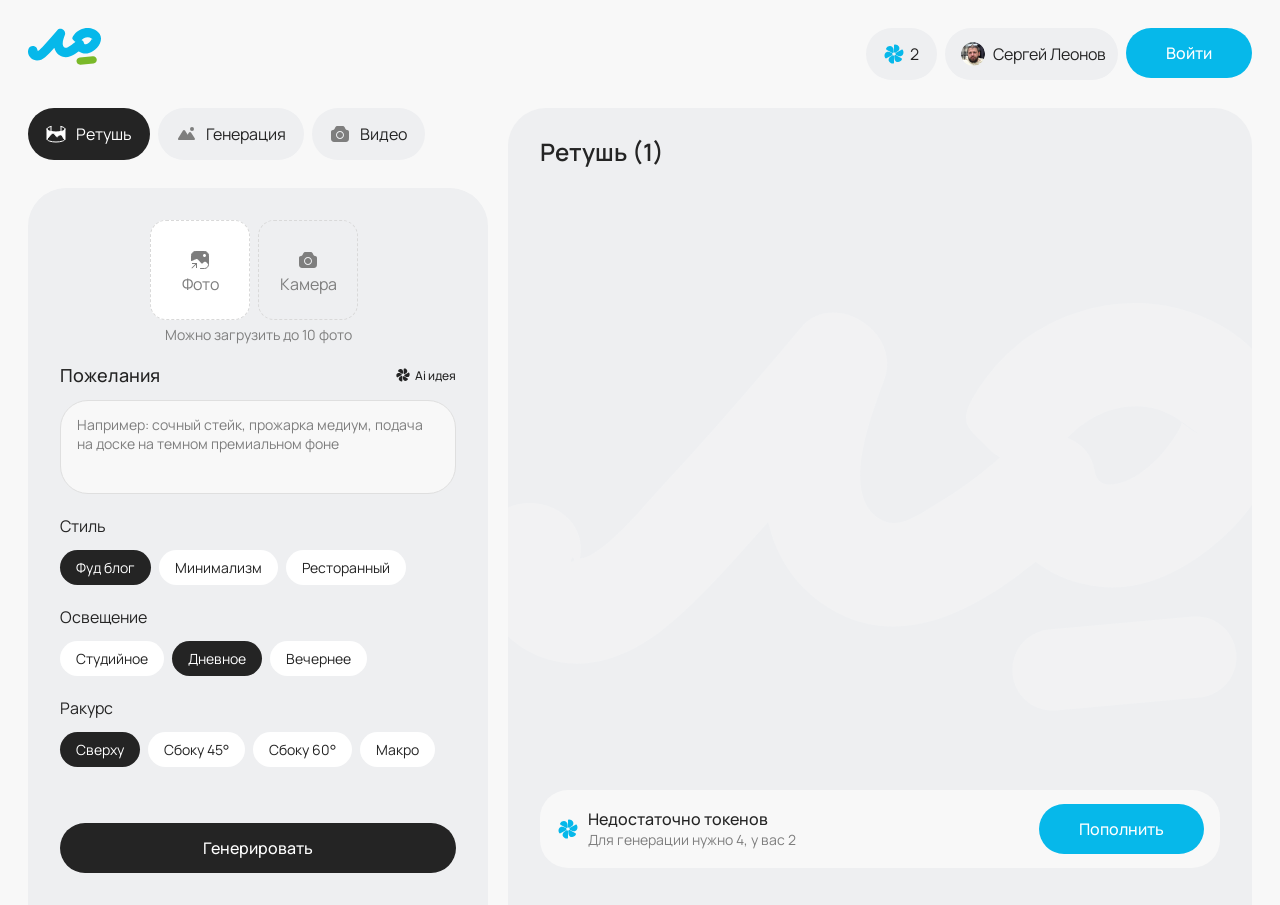
==== index.html @ 2a66e64e "1" ====
<!DOCTYPE html>
<html lang="ru">

<head>
	<meta charset="UTF-8">
	<meta name="viewport" content="width=device-width, initial-scale=1.0">
	<title>Главная</title>
	<link rel="stylesheet" href="css/style.css">
	<link rel="stylesheet" href="css/splide-core.min.css">
</head>

<body class="main_page">
	<header>
		<div class="container">
			<a href="index.html" class="logo">
				<img src="img/icons/logo.svg" alt="">
			</a>

			<a href="shop.html" class="generations">
				<img src="img/icons/generation-icon.svg" alt="">
				<span>2</span>
			</a>

			<a href="profile.html" class="profile">
				<div class="profile-avatar">
					<img src="img/avatar.png" alt="">
				</div>
				<div class="profile-nickname">Сергей Леонов</div>
			</a>

			<a href="auth.html" class="auth">Войти</a>
		</div>
	</header>

	<main class="tab-system">
		<aside class="main-sidebar">
			<div class="head">
				<button class="tab-trigger component_tag _active" data-tab="retouch">
					<svg width="24" height="24" viewBox="0 0 24 24" fill="none" xmlns="http://www.w3.org/2000/svg">
						<path class="fill" d="M21 18V7L19 9L12 10L5 9L3 7V17L8 11.5H10L12.5 14.5H13.5L15.5 13H17.5L20 17L21 18Z"
							fill="#7E7E7E" />
						<path class="stroke"
							d="M3 17L6.03914 13.4543C7.24119 12.0519 7.84222 11.3507 8.58666 11.2437C8.82846 11.209 9.07458 11.2188 9.31284 11.2727C10.0464 11.4388 10.5896 12.1857 11.676 13.6794L11.9869 14.107C12.2379 14.4521 12.3633 14.6246 12.5031 14.7213C12.8185 14.9396 13.2311 14.9582 13.5649 14.7691C13.7128 14.6854 13.8533 14.5248 14.1342 14.2038C14.7172 13.5374 15.0088 13.2043 15.3126 13.0352C15.9993 12.6532 16.846 12.7087 17.4769 13.177C17.7562 13.3842 18.0017 13.7526 18.4929 14.4893L20.5 17.5"
							stroke="#7E7E7E" />
						<path class="stroke" d="M7 9.5V4.5M17 9.5V4.5" stroke="#7E7E7E" stroke-linecap="round" />
						<path class="stroke" d="M3 17V7M21 7V17" stroke="#7E7E7E" stroke-linecap="round" />
						<path class="stroke"
							d="M17.0198 4.50998C18.6218 4.86883 19.8353 5.38985 20.4812 5.99615C21.127 6.60244 21.1711 7.26189 20.6067 7.87715C20.0424 8.49242 18.8996 9.03091 17.347 9.41315C15.7944 9.79539 13.9143 10.0011 11.9842 10C10.054 9.99886 8.17609 9.79092 6.62756 9.40686C5.07902 9.0228 3.94192 8.48297 3.38408 7.86705C2.82624 7.25112 2.87721 6.59173 3.52947 5.9862C4.18173 5.38067 5.40073 4.86107 7.00654 4.50411"
							stroke="#7E7E7E" stroke-linecap="round" />
						<path class="stroke"
							d="M21 17C21 17.7956 20.0518 18.5587 18.364 19.1213C16.6761 19.6839 14.3869 20 12 20C9.61305 20 7.32387 19.6839 5.63604 19.1213C3.94821 18.5587 3 17.7956 3 17"
							stroke="#7E7E7E" />
					</svg>
					<span>Ретушь</span>
				</button>
				<button class="tab-trigger component_tag" data-tab="generation">
					<svg width="24" height="24" viewBox="0 0 24 24" fill="none" xmlns="http://www.w3.org/2000/svg">
						<circle class="stroke" cx="18" cy="7" r="1" stroke="#7E7E7E" stroke-width="2" stroke-linecap="round" />
						<path class="fill"
							d="M5.18601 18H14.814C15.7609 18 16.3348 16.9546 15.8264 16.1557L11.0124 8.5909C10.5408 7.84991 9.45915 7.84991 8.98761 8.59091L4.17361 16.1557C3.66524 16.9546 4.2391 18 5.18601 18Z"
							fill="#7E7E7E" />
						<path class="fill"
							d="M12.2422 18H19.7578C20.7162 18 21.2879 16.9318 20.7562 16.1344L16.9985 10.4977C16.5235 9.78521 15.4765 9.78521 15.0015 10.4977L11.2438 16.1344C10.7121 16.9318 11.2838 18 12.2422 18Z"
							fill="#7E7E7E" />
					</svg>
					<span>Генерация</span>
				</button>
				<button class="tab-trigger component_tag" data-tab="video">
					<svg width="24" height="24" viewBox="0 0 24 24" fill="none" xmlns="http://www.w3.org/2000/svg">
						<path class="fill"
							d="M14.5098 4C14.7551 4 14.878 3.99975 14.9912 4.0127C15.583 4.08048 16.1142 4.4092 16.4395 4.9082C16.5017 5.00375 16.5572 5.11341 16.667 5.33301L17.4873 6.97461C17.8013 7.60263 18.4434 7.99985 19.1455 8C20.1695 8 21 8.8305 21 9.85449V14.8574C21 16.8618 20.9997 17.8639 20.54 18.5957C20.3003 18.9773 19.9773 19.3003 19.5957 19.54C18.8639 19.9997 17.8618 20 15.8574 20H8.14258C6.13821 20 5.13605 19.9997 4.4043 19.54C4.02269 19.3003 3.69974 18.9773 3.45996 18.5957C3.00029 17.8639 3 16.8618 3 14.8574V9.85449C3 8.8305 3.8305 8 4.85449 8C5.55662 7.99985 6.19868 7.60263 6.5127 6.97461L7.33301 5.33301C7.44281 5.11341 7.49829 5.00375 7.56055 4.9082C7.88583 4.4092 8.417 4.08048 9.00879 4.0127C9.12205 3.99975 9.24493 4 9.49023 4H14.5098ZM12 9C9.79086 9 8 10.7909 8 13C8 15.2091 9.79086 17 12 17C14.2091 17 16 15.2091 16 13C16 10.7909 14.2091 9 12 9ZM12 10C13.6569 10 15 11.3431 15 13C15 14.6569 13.6569 16 12 16C10.3431 16 9 14.6569 9 13C9 11.3431 10.3431 10 12 10Z"
							fill="#7E7E7E" />
					</svg>
					<span>Видео</span>
				</button>
			</div>

			<div class="body">
				<section class="tab-content _active" data-tab="retouch">
					<div>
						<div class="actions">
							<label class="upload-photo">
								<input type="file" accept="image/*" multiple>
								<svg width="24" height="24" viewBox="0 0 24 24" fill="none" xmlns="http://www.w3.org/2000/svg">
									<mask id="mask0_142_7257" style="mask-type:alpha" maskUnits="userSpaceOnUse" x="3" y="3" width="18"
										height="18">
										<path
											d="M3 12C3 9.20435 3 7.80653 3.45672 6.7039C4.06569 5.23373 5.23373 4.06569 6.7039 3.45672C7.80653 3 9.20435 3 12 3C14.7956 3 16.1935 3 17.2961 3.45672C18.7663 4.06569 19.9343 5.23373 20.5433 6.7039C21 7.80653 21 9.20435 21 12V13.8C21 16.7998 21 18.2997 20.2361 19.3511C19.9893 19.6907 19.6907 19.9893 19.3511 20.2361C18.2997 21 16.7998 21 13.8 21H10.2C7.20021 21 5.70032 21 4.64886 20.2361C4.30928 19.9893 4.01065 19.6907 3.76393 19.3511C3 18.2997 3 16.7998 3 13.8V12Z"
											fill="black" />
									</mask>
									<g mask="url(#mask0_142_7257)">
										<path fill-rule="evenodd" clip-rule="evenodd"
											d="M13.012 -0.556386C16.7773 -0.765568 18.6601 -0.870003 19.8949 0.234629C21.1296 1.33941 21.2345 3.22215 21.4437 6.98756L21.9495 16.0901C21.977 16.5839 21.5838 17.0002 21.0892 17.0003C21.0321 17.0003 20.9772 16.9772 20.9368 16.9368L18.971 14.971C18.4533 14.4533 18.1941 14.1939 17.9173 14.051C17.3421 13.7543 16.6586 13.7544 16.0833 14.051C15.8064 14.1939 15.5466 14.453 15.0286 14.971C14.7596 15.24 14.6247 15.3744 14.4818 15.4465C14.1846 15.5966 13.8327 15.5889 13.5423 15.426C13.4026 15.3477 13.2733 15.2077 13.0159 14.927L11.3226 13.0794C10.1601 11.8112 9.5786 11.1767 8.91536 11.0569C8.25207 10.9373 7.22577 11.4604 5.17415 12.5061C4.59542 12.8011 4.01483 13.0001 3.50032 13.0003C3.50032 12.2397 3.42783 10.1771 3.33821 7.91334C3.18995 4.1685 3.11534 2.2954 4.21712 1.08326C5.31917 -0.12887 7.1823 -0.232241 10.9075 -0.439199L13.012 -0.556386ZM16.5003 6.00025C15.6719 6.00025 15.0003 6.67183 15.0003 7.50025C15.0005 8.32852 15.672 9.00025 16.5003 9.00025C17.3284 9.00002 18.0001 8.32838 18.0003 7.50025C18.0003 6.67197 17.3285 6.00049 16.5003 6.00025Z"
											fill="#7E7E7E" />
									</g>
									<path
										d="M12.5 20.5H16.5C18.7091 20.5 20.5 18.7091 20.5 16.5V7.5C20.5 5.29086 18.7091 3.5 16.5 3.5H7.5C5.29086 3.5 3.5 5.29086 3.5 7.5V12.5"
										stroke="#7E7E7E" stroke-linecap="round" />
									<path
										d="M8.5 15.5V15H9V15.5H8.5ZM4.35355 20.3536C4.15829 20.5488 3.84171 20.5488 3.64645 20.3536C3.45118 20.1583 3.45118 19.8417 3.64645 19.6464L4 20L4.35355 20.3536ZM8.5 20H8V15.5H8.5H9V20H8.5ZM8.5 15.5V16H4V15.5V15H8.5V15.5ZM8.5 15.5L8.85355 15.8536L4.35355 20.3536L4 20L3.64645 19.6464L8.14645 15.1464L8.5 15.5Z"
										fill="#7E7E7E" />
								</svg>
								<span>Фото</span>
							</label>
							<label class="take-photo">
								<input type="file">
								<svg width="24" height="24" viewBox="0 0 24 24" fill="none" xmlns="http://www.w3.org/2000/svg">
									<path
										d="M14.5098 4C14.7551 4 14.878 3.99975 14.9912 4.0127C15.583 4.08048 16.1142 4.4092 16.4395 4.9082C16.5017 5.00375 16.5572 5.11341 16.667 5.33301L17.4873 6.97461C17.8013 7.60263 18.4434 7.99985 19.1455 8C20.1695 8 21 8.8305 21 9.85449V14.8574C21 16.8618 20.9997 17.8639 20.54 18.5957C20.3003 18.9773 19.9773 19.3003 19.5957 19.54C18.8639 19.9997 17.8618 20 15.8574 20H8.14258C6.13821 20 5.13605 19.9997 4.4043 19.54C4.02269 19.3003 3.69974 18.9773 3.45996 18.5957C3.00029 17.8639 3 16.8618 3 14.8574V9.85449C3 8.8305 3.8305 8 4.85449 8C5.55662 7.99985 6.19868 7.60263 6.5127 6.97461L7.33301 5.33301C7.44281 5.11341 7.49829 5.00375 7.56055 4.9082C7.88583 4.4092 8.417 4.08048 9.00879 4.0127C9.12205 3.99975 9.24493 4 9.49023 4H14.5098ZM12 9C9.79086 9 8 10.7909 8 13C8 15.2091 9.79086 17 12 17C14.2091 17 16 15.2091 16 13C16 10.7909 14.2091 9 12 9ZM12 10C13.6569 10 15 11.3431 15 13C15 14.6569 13.6569 16 12 16C10.3431 16 9 14.6569 9 13C9 11.3431 10.3431 10 12 10Z"
										fill="#7E7E7E" />
								</svg>
								<span>Камера</span>
							</label>
							<label class="extra-upload-photo">
								<input type="file" accept="image/*" multiple>
								<svg width="24" height="24" viewBox="0 0 24 24" fill="none" xmlns="http://www.w3.org/2000/svg">
									<path d="M12 6L12 18" stroke="#7E7E7E" stroke-linecap="round" />
									<path d="M18 12L6 12" stroke="#7E7E7E" stroke-linecap="round" />
								</svg>
								<span>Еще</span>
							</label>
							<div class="preview"></div>
						</div>
						<div class="uploader-text">Можно загрузить до 10 фото</div>
					</div>

					<div class="group">
						<div class="group-head">
							<div class="group-title-big">Пожелания</div>
							<button class="ai-idea">
								<img src="img/icons/generation-icon-black.svg" loading="lazy" alt="">
								<span>Ai идея</span>
							</button>
						</div>
						<textarea name="" id="" required
							placeholder="Например: сочный стейк, прожарка медиум, подача на доске на темном премиальном фоне"></textarea>
					</div>

					<div class="group">
						<div class="group-title-small">Стиль</div>
						<div class="tags">
							<label class="component_tag">
								<input type="radio" name="retouch_style" checked>
								<span>Фуд блог</span>
							</label>
							<label class="component_tag">
								<input type="radio" name="retouch_style">
								<span>Минимализм</span>
							</label>
							<label class="component_tag">
								<input type="radio" name="retouch_style">
								<span>Ресторанный</span>
							</label>
						</div>
					</div>

					<div class="group">
						<div class="group-title-small">Освещение</div>
						<div class="tags">
							<label class="component_tag">
								<input type="radio" name="retouch_light">
								<span>Студийное</span>
							</label>
							<label class="component_tag">
								<input type="radio" name="retouch_light" checked>
								<span>Дневное</span>
							</label>
							<label class="component_tag">
								<input type="radio" name="retouch_light">
								<span>Вечернее</span>
							</label>
						</div>
					</div>

					<div class="group">
						<div class="group-title-small">Ракурс</div>
						<div class="tags">
							<label class="component_tag">
								<input type="radio" name="retouch_angle" checked>
								<span>Сверху</span>
							</label>
							<label class="component_tag">
								<input type="radio" name="retouch_angle">
								<span>Сбоку 45°</span>
							</label>
							<label class="component_tag">
								<input type="radio" name="retouch_angle">
								<span>Сбоку 60°</span>
							</label>
							<label class="component_tag">
								<input type="radio" name="retouch_angle">
								<span>Макро</span>
							</label>
						</div>
					</div>

					<button class="submit" id="retouch_generator" type="button">Генерировать</button>
				</section>

				<section class="tab-content" data-tab="generation">
					<div class="group">
						<div class="group-title-big">Название блюда</div>
						<input type="text" placeholder="Например: стейк рибай" required>
					</div>

					<div class="group">
						<div class="group-head">
							<div class="group-title-big">Название блюда</div>
							<button class="ai-idea">
								<img src="img/icons/generation-icon-black.svg" loading="lazy" alt="">
								<span>Ai идея</span>
							</button>
						</div>
						<textarea name="" id="" required
							placeholder="Например: сочный стейк, прожарка медиум, подача на доске на темном премиальном фоне"></textarea>
					</div>

					<div class="group">
						<div class="group-title-small">Стиль</div>
						<div class="tags">
							<label class="component_tag">
								<input type="radio" name="generation_style" checked>
								<span>Фуд блог</span>
							</label>
							<label class="component_tag">
								<input type="radio" name="generation_style">
								<span>Минимализм</span>
							</label>
							<label class="component_tag">
								<input type="radio" name="generation_style">
								<span>Ресторанный</span>
							</label>
						</div>
					</div>

					<div class="group">
						<div class="group-title-small">Освещение</div>
						<div class="tags">
							<label class="component_tag">
								<input type="radio" name="generation_light">
								<span>Студийное</span>
							</label>
							<label class="component_tag">
								<input type="radio" name="generation_light" checked>
								<span>Дневное</span>
							</label>
							<label class="component_tag">
								<input type="radio" name="generation_light">
								<span>Вечернее</span>
							</label>
						</div>
					</div>

					<div class="group">
						<div class="group-title-small">Ракурс</div>
						<div class="tags">
							<label class="component_tag">
								<input type="radio" name="generation_angle" checked>
								<span>Сверху</span>
							</label>
							<label class="component_tag">
								<input type="radio" name="generation_angle">
								<span>Сбоку 45°</span>
							</label>
							<label class="component_tag">
								<input type="radio" name="generation_angle">
								<span>Сбоку 60°</span>
							</label>
							<label class="component_tag">
								<input type="radio" name="angle">
								<span>Макро</span>
							</label>
						</div>
					</div>

					<div class="group">
						<div class="group-title-small">Количество фото за раз</div>
						<div class="tags">
							<label class="component_tag">
								<input type="radio" name="generation_count">
								<span>1</span>
							</label>
							<label class="component_tag">
								<input type="radio" name="generation_count">
								<span>2</span>
							</label>
							<label class="component_tag">
								<input type="radio" name="generation_count" checked>
								<span>3</span>
							</label>
							<label class="component_tag">
								<input type="radio" name="generation_count">
								<span>4</span>
							</label>
						</div>
					</div>

					<button class="submit" id="generation_generator" type="button">Генерировать</button>
				</section>

				<section class="tab-content" data-tab="video"></section>
			</div>
		</aside>

		<section class="main-content">
			<section class="tab-content _active" data-tab="retouch">
				<h2 class="title">Ретушь (1)</h2>
				<div class="gallery" id="retouch_gallery"></div>
			</section>

			<section class="tab-content" data-tab="generation">
				<h2 class="title">Генерация (1)</h2>
				<div class="gallery" id="generation_gallery">
					<div class="photo">
						<img src="img/food-1.png" loading="lazy" alt="">
					</div>
					<div class="photo">
						<img src="img/food-2.png" loading="lazy" alt="">
					</div>
					<div class="photo">
						<img src="img/food-3.png" loading="lazy" alt="">
					</div>
				</div>
			</section>

			<section class="tab-content" data-tab="video">
			</section>

			<div class="not-enough-panel">
				<img src="img/icons/generation-icon.svg" loading="lazy" alt="">
				<div class="not-enough-panel__content">
					<span class="not-enough-panel__title">Недостаточно токенов</span>
					<span class="not-enough-panel__text">Для генерации нужно 4, у вас 2</span>
				</div>
				<button class="not-enough-panel__button auth-modal-trigger">Пополнить</button>
			</div>
		</section>
	</main>

	<section class="modal auth-modal">
		<div class="modal__body">
			<h3 class="title">Авторизация</h3>
			<div class="subtitle">Для доступа к сервису необходимо войти</div>

			<form action="#" class="form">
				<div class="group">
					<div class="group-title">Ваша почта</div>
					<input type="email" required placeholder="chef@lolo.ai">
				</div>

				<div class="group">
					<div class="group-title">Пароль</div>
					<label class="input-container">
						<input type="password" required placeholder="****">
						<button class="eye-opened" type="button">
							<svg width="24" height="24" viewBox="0 0 24 24" fill="none" xmlns="http://www.w3.org/2000/svg">
								<g opacity="0.4">
									<path
										d="M12.0004 5C16.7314 5.00015 19.6355 8.19768 21.0209 10.2705C21.4857 10.9661 21.7178 11.3145 21.6966 11.957C21.6755 12.5995 21.4089 12.9469 20.8754 13.6416C19.2863 15.7106 16.1132 18.9998 12.0004 19C7.88739 19 4.7135 15.7106 3.12437 13.6416C2.59088 12.947 2.32427 12.5994 2.30308 11.957C2.28193 11.3145 2.51399 10.9661 2.97887 10.2705C4.36419 8.19764 7.26898 5 12.0004 5ZM12.0004 8C9.79121 8 8.00035 9.79086 8.00035 12C8.00035 14.2091 9.79121 16 12.0004 16C14.2093 15.9998 16.0004 14.209 16.0004 12C16.0004 9.79097 14.2093 8.00018 12.0004 8Z"
										fill="#7E7E7E" />
								</g>
							</svg>
						</button>
						<button class="eye-closed" type="button">
							<svg width="24" height="24" viewBox="0 0 24 24" fill="none" xmlns="http://www.w3.org/2000/svg">
								<path d="M4 10C9.09997 12.2312 14.9 12.2312 20 10" stroke="#222222" stroke-linecap="round" />
								<path d="M12 12V15" stroke="#222222" stroke-linecap="round" />
								<path d="M6 11.3L5 12.9" stroke="#222222" stroke-linecap="round" />
								<path d="M18 11.3L19 12.9" stroke="#222222" stroke-linecap="round" />
							</svg>
						</button>
					</label>
				</div>

				<div class="group">
					<button class="button">Войти</button>
					<div class="pp">
						Продолжая, вы подтверждаете свое согласие с
						<a href="">правилами пользования</a> и
						<a href="">политикой конфиденциальности</a>
					</div>
				</div>

				<div class="register">
					<span>Нет акаунта?</span>
					<a href="" class="link">Зарегистрироваться</a>
				</div>
			</form>
		</div>
	</section>

	<script src="js/index.js"></script>
</body>

</html>
---- css/style.css ----
@import"https://fonts.googleapis.com/css2?family=Manrope:wght@200..800&display=swap";*{padding:0;margin:0;border:0}*,*:before,*:after{box-sizing:border-box}:focus,:active{outline:none}a:focus,a:active{outline:none}nav,footer,header,aside{display:block}html,body{font-size:100%;line-height:1;font-size:16px;-ms-text-size-adjust:100%;-moz-text-size-adjust:100%;-webkit-text-size-adjust:100%}html{overflow-x:hidden}input,button,textarea{font-family:inherit;font-size:inherit;color:inherit}input::-moz-placeholder, textarea::-moz-placeholder{color:inherit}input::placeholder,textarea::placeholder{color:inherit}input::-ms-clear{display:none}button{cursor:pointer;font-size:inherit;font-family:inherit;background:rgba(0,0,0,0)}button::-moz-focus-inner{padding:0;border:0}a{text-decoration:none;color:inherit}a:hover{text-decoration:none}ul li{list-style:none}img{vertical-align:top}h1,h2,h3,h4,h5,h6{font-size:inherit;font-weight:inherit}span,button,a{display:inline-block}p{display:block}:root{--black: #242424;--blue: #06B8EA;--container-padding: 28px;--z-modal: 100}.main_page .main-sidebar .actions::-webkit-scrollbar,.main_page .main-sidebar textarea::-webkit-scrollbar{display:none}.main_page .main-sidebar .actions,.main_page .main-sidebar textarea{-ms-overflow-style:none;scrollbar-width:none}.shop_page .cases .user-like,.shop_page .cases .tag,.profile_page .info .logout,.profile_page .info .balance__button,.main_page .main-content .not-enough-panel__button,.component_tag,header .auth,header .profile,header .generations,.shop_page .cases .select,.main_page .main-sidebar .submit{display:flex;align-items:center;justify-content:center;border-radius:100px;transition:.2s}.shop_page .cases .select,.main_page .main-sidebar .submit{font-weight:500;height:50px;background:var(--black);color:#fff}header{margin-top:28px}header .container{display:flex;gap:8px}header .logo{margin-right:auto}header .generations{height:52px;padding-left:16px;padding-right:18px;gap:4px;background:#eeeff1}header .profile{height:52px;padding-right:12px;padding-left:16px;background:#eeeff1;gap:8px}header .profile-avatar{height:24px;width:24px;flex:0 0 24px;border-radius:50%;contain:paint}header .profile-avatar img{width:100%;height:100%;-o-object-fit:cover;object-fit:cover}header .auth{background:var(--blue);color:#fff;font-weight:500;padding:0 40px;height:50px}.tab-system .tab-trigger{position:relative;transition:.3s;padding-left:16px;padding-right:18px;height:52px;background:#eeeff1;gap:8px;font-size:16px}.tab-system .tab-content{height:0;overflow:hidden}.tab-system .tab-content._active{height:unset;overflow:visible;flex:1 1 auto}.component_tag{height:35px;background:#fff;font-size:14px;padding:0 16px;cursor:pointer}.component_tag input[type=radio]{display:none;position:absolute;z-index:-9999;width:0;height:0}.component_tag:has(input:checked){color:#fff;background:var(--black)}.component_tag._active{color:#fff;background:var(--black)}.component_tag._active .fill{fill:#fff}.component_tag._active .stroke{stroke:#fff}.modal{position:fixed;top:0;left:0;width:100%;height:100%;background:rgba(0,0,0,.2588235294);z-index:var(--z-modal);align-content:center;overflow:auto;padding:var(--container-padding);opacity:0;visibility:hidden;transition:.3s}.modal:has(input:-moz-placeholder) .button{background:#f8f8f8;color:#919191;cursor:default;pointer-events:none}.modal:has(input:placeholder-shown) .button{background:#f8f8f8;color:#919191;cursor:default;pointer-events:none}.modal._open{opacity:1;visibility:visible}.modal._always-open{opacity:1;visibility:visible;background:none}.modal__body{max-width:450px;margin:auto;border-radius:28px;border:1px solid #dfdfdf;background:#fff;padding:32px}.modal .title{text-align:center;font-size:24px;font-weight:600}.modal .subtitle{text-align:center;margin-top:10px;font-size:14px;font-weight:600;color:#7e7e7e}.modal .form{margin-top:32px;display:flex;flex-direction:column;gap:32px}.modal .group{display:flex;flex-direction:column;gap:12px}.modal .group-title{font-weight:500;font-size:14px}.modal input{background:#f8f8f8;border-radius:100px;height:52px;padding:0 16px;width:100%}.modal input::-moz-placeholder{color:#7e7e7e;opacity:.6}.modal input::placeholder{color:#7e7e7e;opacity:.6}.modal .button{height:50px;border-radius:100px;font-weight:500;background:var(--blue);color:#fff;transition:.2s}.modal .pp{margin-top:4px;font-size:12px;color:#7e7e7e;opacity:.6;text-align:center;line-height:1.2}.modal .pp a{text-decoration:underline}.modal .register{text-align:center;margin:0 auto;display:flex;gap:8px;font-size:14px;opacity:.8;color:#7e7e7e}.modal .link{opacity:.8;color:var(--blue);font-weight:600}.modal label{position:relative}.modal .eye-closed,.modal .eye-opened{position:absolute;right:16px;top:50%;translate:0 -50%;display:flex}.modal .eye-opened{display:none}.main_page main{display:flex;flex:1 1 auto;gap:20px;padding:0 var(--container-padding);margin-top:28px;height:100%}.main_page .main-sidebar{flex:0 0 460px;max-width:460px;display:flex;flex-direction:column}.main_page .main-sidebar .head{display:flex;gap:8px;flex:0 1 auto}.main_page .main-sidebar .body{margin-top:28px;background:#eeeff1;border-radius:38px 38px 0 0;padding:32px;flex:1 1 auto;display:flex;flex-direction:column}.main_page .main-sidebar .tab-content{display:flex;flex-direction:column;gap:24px}.main_page .main-sidebar .group{display:flex;flex-direction:column;gap:16px}.main_page .main-sidebar .group-title-big{font-size:18px;font-weight:500}.main_page .main-sidebar .group-head{display:flex;justify-content:space-between;align-items:center}.main_page .main-sidebar .ai-idea{display:flex;align-items:center;gap:4px;font-size:12px;font-weight:500}.main_page .main-sidebar input,.main_page .main-sidebar textarea{color:var(--black);font-size:14px;padding:0 16px;border-radius:28px;font-size:14px;border:1px solid #dfdfdf;background:#f8f8f8}.main_page .main-sidebar input::-moz-placeholder, .main_page .main-sidebar textarea::-moz-placeholder{color:#7e7e7e}.main_page .main-sidebar input::placeholder,.main_page .main-sidebar textarea::placeholder{color:#7e7e7e}.main_page .main-sidebar input{height:47px}.main_page .main-sidebar textarea{padding:14px 16px;resize:none;height:94px}.main_page .main-sidebar textarea::-moz-placeholder{color:#7e7e7e}.main_page .main-sidebar textarea::placeholder{color:#7e7e7e}.main_page .main-sidebar .tags{display:flex;gap:8px}.main_page .main-sidebar .submit{margin-top:32px}.main_page .main-sidebar .actions{margin:0 -32px;padding:0 32px;display:flex;gap:8px;overflow:auto}.main_page .main-sidebar .uploader-text{color:#7e7e7e;font-size:14px;width:-moz-fit-content;width:fit-content;margin:8px auto 0}.main_page .main-sidebar .upload-photo,.main_page .main-sidebar .extra-upload-photo,.main_page .main-sidebar .take-photo{display:flex;align-items:center;justify-content:center;flex-direction:column;gap:4px;color:#7e7e7e;border-radius:16px;border:1px dashed #d9d9d9;flex:0 0 100px;aspect-ratio:1;cursor:pointer}.main_page .main-sidebar .upload-photo input,.main_page .main-sidebar .extra-upload-photo input,.main_page .main-sidebar .take-photo input{position:absolute;z-index:-9999;width:0;height:0}.main_page .main-sidebar .extra-upload-photo{margin-left:auto;display:none}.main_page .main-sidebar .upload-photo{margin-left:auto;background:#fff}.main_page .main-sidebar .file-preview{flex:0 0 100px;aspect-ratio:1;position:relative}.main_page .main-sidebar .file-preview img{border-radius:16px;width:100%;height:100%;-o-object-fit:cover;object-fit:cover}.main_page .main-sidebar .file-preview__delete{position:absolute;top:8px;right:8px}.main_page .main-sidebar .preview{margin-right:auto;display:flex;gap:8px}.main_page .main-content{flex:1 1 auto;background:#eeeff1;border-radius:38px 38px 0 0;padding:32px;background:url("../img/bg.svg") 50% no-repeat #eeeff1}.main_page .main-content .title{font-weight:600;font-size:24px}.main_page .main-content{display:flex;flex-direction:column}.main_page .main-content .not-enough-panel{position:sticky;left:32px;bottom:32px;background:#f8f8f8;border-radius:28px;padding:14px 16px;display:flex;align-items:center;gap:8px}.main_page .main-content .not-enough-panel__button{margin-left:auto;background:var(--blue);color:#fff;font-weight:500;height:50px;padding:0 40px}.main_page .main-content .not-enough-panel__content{display:flex;flex-direction:column;gap:6px}.main_page .main-content .not-enough-panel__title{font-weight:500}.main_page .main-content .not-enough-panel__text{font-size:14px;color:#7e7e7e}.main_page .main-content .gallery{margin-top:28px;display:grid;grid-template-columns:repeat(3, 1fr);gap:20px}@keyframes infrotate{0%{rotate:0}100%{rotate:360deg}}.main_page .main-content .photo{aspect-ratio:1;border-radius:28px;contain:paint}.main_page .main-content .photo img{width:100%;height:100%;-o-object-fit:cover;object-fit:cover}.main_page .main-content .photo .loading__icon{width:66px;height:66px;animation:infrotate 2s linear infinite}.main_page .main-content .loading{display:flex;align-items:center;justify-content:center;flex-direction:column;background:#fff}.main_page .main-content .loading__text{font-weight:600;color:#7e7e7e;margin-top:18px}.main_page .main-content .loading__progressbar{margin-top:16px;width:120px;background:#eeeff1;border-radius:100px}.main_page .main-content .loading__progress{width:0;height:8px;border-radius:100px;background:var(--blue)}.main_page .main-content .loading__progress-percent{margin-top:6px;font-weight:500;font-size:12px;color:#7e7e7e}@media(width < 1300px){.main_page .main-content .gallery{grid-template-columns:repeat(2, 1fr)}}@media(width < 1024px){.main_page .main-content .gallery{grid-template-columns:1fr}}.profile_page{background:url("../img/bg-2.svg") 50%/cover no-repeat #f8f8f8}.profile_page main{margin-top:120px;display:flex;flex-direction:column;align-items:center;justify-content:center}.profile_page .title{font-size:32px;font-weight:500}.profile_page .info{margin-top:60px}.profile_page .info .container{display:flex;gap:20px}.profile_page .info .left{flex:0 0 608px;background:#fff;border-radius:28px;padding:32px;align-self:start}.profile_page .info .archive-title{display:flex;align-items:center;gap:4px;font-size:24px;font-weight:600}.profile_page .info .gallery{margin-top:24px;display:flex;gap:8px}.profile_page .info .gallery img{width:100%;height:100%;border-radius:16px;-o-object-fit:cover;object-fit:cover}.profile_page .info .take-photo{flex:0 0 220px;border:1px dashed #d9d9d9;border-radius:16px;display:flex;align-items:center;justify-content:center;gap:8px;color:#7e7e7e}.profile_page .info .right{flex:0 0 294px;display:flex;gap:20px;flex-direction:column}.profile_page .info .balance{background:var(--blue);border-radius:28px;padding:32px;color:#fff}.profile_page .info .balance__count{font-size:40px;font-weight:600}.profile_page .info .balance__text{margin-top:24px;font-weight:500}.profile_page .info .balance__button{margin-top:40px;height:50px;background:#fff;font-weight:500;color:#919191}.profile_page .info .history{height:100px;border-radius:16px;background:#fff;color:#7e7e7e;display:flex;align-items:center;justify-content:center;flex-direction:column}.profile_page .info .logout{height:50px;background:none;font-weight:500;color:#919191}.shop_page{background:url("../img/bg-2.svg") 50%/cover no-repeat #f8f8f8}.shop_page .title{text-align:center;font-weight:500;font-size:32px}.shop_page main{margin-top:120px}@media(width < 768px){.shop_page main{margin-top:40px}}.shop_page .cases{margin-top:60px}.shop_page .cases .container{display:flex;justify-content:center;gap:20px}.shop_page .cases .card{flex:0 1 294px;border-radius:28px;border:1px solid #dfdfdf;background:#fff;display:flex;flex-direction:column;padding:32px;transition:.2s;position:relative}.shop_page .cases .card:hover .select{background:var(--blue);color:#fff}.shop_page .cases .card:hover{border-color:var(--blue)}.shop_page .cases .name{font-size:20px;font-weight:600}.shop_page .cases .info{margin-top:10px;font-weight:500;color:#7e7e7e}.shop_page .cases .price{margin-top:28px;font-weight:600;font-size:36px}.shop_page .cases .points{margin-top:16px;display:flex;align-items:center;gap:4px;font-size:20px;font-weight:500}.shop_page .cases .count{margin-top:32px;display:flex;align-items:center;gap:4px}.shop_page .cases .tags{margin-top:16px;margin-bottom:auto;display:flex;gap:4px;flex-wrap:wrap}.shop_page .cases .tag{background:#fbfbfb;border-radius:100px;padding:0 16px;height:35px;font-size:14px}.shop_page .cases .select{margin-top:32px;width:100%}.shop_page .cases .user-like{height:35px;background:var(--blue);color:#fff;padding:0 16px;font-size:14px;position:absolute;top:0;right:20px;translate:0 -50%;rotate:2deg}@media(width < 1024px){.shop_page .cases .container{display:grid;grid-template-columns:repeat(2, 1fr)}.shop_page .cases{margin-top:30px}}@media(width < 768px){.shop_page .cases .container{grid-template-columns:1fr}}html._lock-scroll{overflow:hidden;scrollbar-gutter:stable;position:relative}body{color:var(--black);font-family:Manrope;letter-spacing:3%;background:#f8f8f8;min-height:100vh;display:flex;flex-direction:column}.container{padding:0 var(--container-padding);margin:auto}.auth_page{background:url("../img/bg-2.svg") 50%/cover no-repeat #f8f8f8}.auth_page header{margin-left:auto;margin-right:auto}
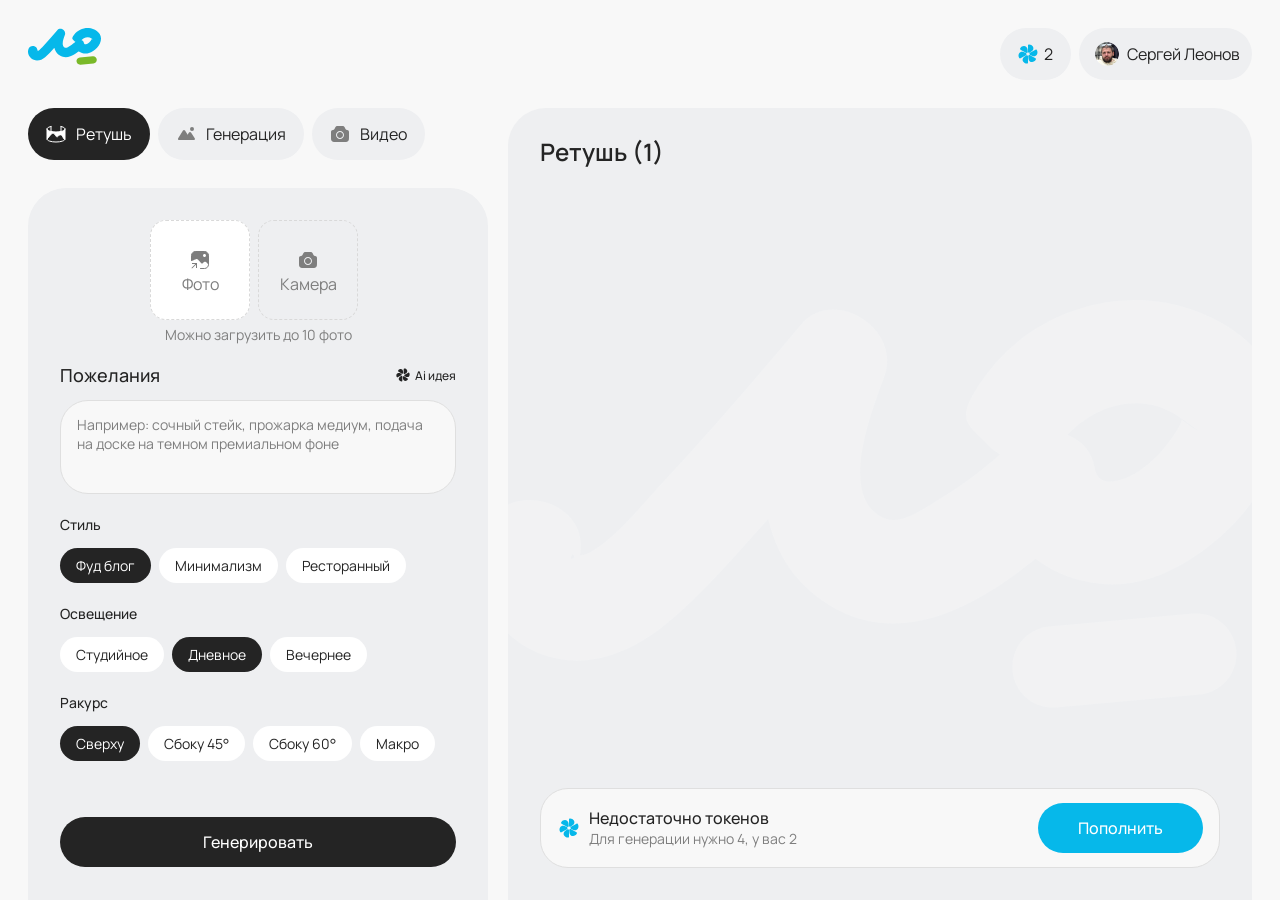
==== commit d52a6669: "adaptive" ====
--- a/index.html
+++ b/index.html
@@ -28,7 +28,7 @@
 				<div class="profile-nickname">Сергей Леонов</div>
 			</a>
 
-			<a href="auth.html" class="auth">Войти</a>
+			<!--<a href="auth.html" class="auth">Войти</a>-->
 		</div>
 	</header>
 
@@ -302,6 +302,15 @@
 			</div>
 		</aside>
 
+		<div class="not-enough-panel _mobile">
+			<img src="img/icons/generation-icon.svg" loading="lazy" alt="">
+			<div class="not-enough-panel__content">
+				<span class="not-enough-panel__title">Недостаточно токенов</span>
+				<span class="not-enough-panel__text">Для генерации нужно 4, у вас 2</span>
+			</div>
+			<button class="not-enough-panel__button auth-modal-trigger">Пополнить</button>
+		</div>
+
 		<section class="main-content">
 			<section class="tab-content _active" data-tab="retouch">
 				<h2 class="title">Ретушь (1)</h2>
@@ -326,7 +335,7 @@
 			<section class="tab-content" data-tab="video">
 			</section>
 
-			<div class="not-enough-panel">
+			<div class="not-enough-panel _desktop">
 				<img src="img/icons/generation-icon.svg" loading="lazy" alt="">
 				<div class="not-enough-panel__content">
 					<span class="not-enough-panel__title">Недостаточно токенов</span>
@@ -339,10 +348,11 @@
 
 	<section class="modal auth-modal">
 		<div class="modal__body">
-			<h3 class="title">Авторизация</h3>
-			<div class="subtitle">Для доступа к сервису необходимо войти</div>
-
-			<form action="#" class="form">
+			<form action="#" class="form" id="login">
+				<div>
+					<h3 class="title">Авторизация</h3>
+					<div class="subtitle">Для доступа к сервису необходимо войти</div>
+				</div>
 				<div class="group">
 					<div class="group-title">Ваша почта</div>
 					<input type="email" required placeholder="chef@lolo.ai">
@@ -383,7 +393,62 @@
 
 				<div class="register">
 					<span>Нет акаунта?</span>
-					<a href="" class="link">Зарегистрироваться</a>
+					<button type="button" class="link">Зарегистрироваться</button>
+				</div>
+			</form>
+
+			<form action="#" class="form" id="register">
+				<div>
+					<h3 class="title">Регистрация</h3>
+					<div class="subtitle">Для доступа к сервису необходимо войти</div>
+				</div>
+
+				<div class="group">
+					<div class="group-title">Ваше имя</div>
+					<input required placeholder="Гордон Рамзи">
+				</div>
+
+				<div class="group">
+					<div class="group-title">Ваша почта</div>
+					<input type="email" required placeholder="chef@lolo.ai">
+				</div>
+
+				<div class="group">
+					<div class="group-title">Пароль</div>
+					<label class="input-container">
+						<input type="password" required placeholder="****">
+						<button class="eye-opened" type="button">
+							<svg width="24" height="24" viewBox="0 0 24 24" fill="none" xmlns="http://www.w3.org/2000/svg">
+								<g opacity="0.4">
+									<path
+										d="M12.0004 5C16.7314 5.00015 19.6355 8.19768 21.0209 10.2705C21.4857 10.9661 21.7178 11.3145 21.6966 11.957C21.6755 12.5995 21.4089 12.9469 20.8754 13.6416C19.2863 15.7106 16.1132 18.9998 12.0004 19C7.88739 19 4.7135 15.7106 3.12437 13.6416C2.59088 12.947 2.32427 12.5994 2.30308 11.957C2.28193 11.3145 2.51399 10.9661 2.97887 10.2705C4.36419 8.19764 7.26898 5 12.0004 5ZM12.0004 8C9.79121 8 8.00035 9.79086 8.00035 12C8.00035 14.2091 9.79121 16 12.0004 16C14.2093 15.9998 16.0004 14.209 16.0004 12C16.0004 9.79097 14.2093 8.00018 12.0004 8Z"
+										fill="#7E7E7E" />
+								</g>
+							</svg>
+						</button>
+						<button class="eye-closed" type="button">
+							<svg width="24" height="24" viewBox="0 0 24 24" fill="none" xmlns="http://www.w3.org/2000/svg">
+								<path d="M4 10C9.09997 12.2312 14.9 12.2312 20 10" stroke="#222222" stroke-linecap="round" />
+								<path d="M12 12V15" stroke="#222222" stroke-linecap="round" />
+								<path d="M6 11.3L5 12.9" stroke="#222222" stroke-linecap="round" />
+								<path d="M18 11.3L19 12.9" stroke="#222222" stroke-linecap="round" />
+							</svg>
+						</button>
+					</label>
+				</div>
+
+				<div class="group">
+					<button class="button">Войти</button>
+					<div class="pp">
+						Продолжая, вы подтверждаете свое согласие с
+						<a href="">правилами пользования</a> и
+						<a href="">политикой конфиденциальности</a>
+					</div>
+				</div>
+
+				<div class="register">
+					<span>У меня есть акаунт</span>
+					<button type="button" class="link">Войти</button>
 				</div>
 			</form>
 		</div>
--- a/css/style.css
+++ b/css/style.css
@@ -1 +1 @@
-@import"https://fonts.googleapis.com/css2?family=Manrope:wght@200..800&display=swap";*{padding:0;margin:0;border:0}*,*:before,*:after{box-sizing:border-box}:focus,:active{outline:none}a:focus,a:active{outline:none}nav,footer,header,aside{display:block}html,body{font-size:100%;line-height:1;font-size:16px;-ms-text-size-adjust:100%;-moz-text-size-adjust:100%;-webkit-text-size-adjust:100%}html{overflow-x:hidden}input,button,textarea{font-family:inherit;font-size:inherit;color:inherit}input::-moz-placeholder, textarea::-moz-placeholder{color:inherit}input::placeholder,textarea::placeholder{color:inherit}input::-ms-clear{display:none}button{cursor:pointer;font-size:inherit;font-family:inherit;background:rgba(0,0,0,0)}button::-moz-focus-inner{padding:0;border:0}a{text-decoration:none;color:inherit}a:hover{text-decoration:none}ul li{list-style:none}img{vertical-align:top}h1,h2,h3,h4,h5,h6{font-size:inherit;font-weight:inherit}span,button,a{display:inline-block}p{display:block}:root{--black: #242424;--blue: #06B8EA;--container-padding: 28px;--z-modal: 100}.main_page .main-sidebar .actions::-webkit-scrollbar,.main_page .main-sidebar textarea::-webkit-scrollbar{display:none}.main_page .main-sidebar .actions,.main_page .main-sidebar textarea{-ms-overflow-style:none;scrollbar-width:none}.shop_page .cases .user-like,.shop_page .cases .tag,.profile_page .info .logout,.profile_page .info .balance__button,.main_page .main-content .not-enough-panel__button,.component_tag,header .auth,header .profile,header .generations,.shop_page .cases .select,.main_page .main-sidebar .submit{display:flex;align-items:center;justify-content:center;border-radius:100px;transition:.2s}.shop_page .cases .select,.main_page .main-sidebar .submit{font-weight:500;height:50px;background:var(--black);color:#fff}header{margin-top:28px}header .container{display:flex;gap:8px}header .logo{margin-right:auto}header .generations{height:52px;padding-left:16px;padding-right:18px;gap:4px;background:#eeeff1}header .profile{height:52px;padding-right:12px;padding-left:16px;background:#eeeff1;gap:8px}header .profile-avatar{height:24px;width:24px;flex:0 0 24px;border-radius:50%;contain:paint}header .profile-avatar img{width:100%;height:100%;-o-object-fit:cover;object-fit:cover}header .auth{background:var(--blue);color:#fff;font-weight:500;padding:0 40px;height:50px}.tab-system .tab-trigger{position:relative;transition:.3s;padding-left:16px;padding-right:18px;height:52px;background:#eeeff1;gap:8px;font-size:16px}.tab-system .tab-content{height:0;overflow:hidden}.tab-system .tab-content._active{height:unset;overflow:visible;flex:1 1 auto}.component_tag{height:35px;background:#fff;font-size:14px;padding:0 16px;cursor:pointer}.component_tag input[type=radio]{display:none;position:absolute;z-index:-9999;width:0;height:0}.component_tag:has(input:checked){color:#fff;background:var(--black)}.component_tag._active{color:#fff;background:var(--black)}.component_tag._active .fill{fill:#fff}.component_tag._active .stroke{stroke:#fff}.modal{position:fixed;top:0;left:0;width:100%;height:100%;background:rgba(0,0,0,.2588235294);z-index:var(--z-modal);align-content:center;overflow:auto;padding:var(--container-padding);opacity:0;visibility:hidden;transition:.3s}.modal:has(input:-moz-placeholder) .button{background:#f8f8f8;color:#919191;cursor:default;pointer-events:none}.modal:has(input:placeholder-shown) .button{background:#f8f8f8;color:#919191;cursor:default;pointer-events:none}.modal._open{opacity:1;visibility:visible}.modal._always-open{opacity:1;visibility:visible;background:none}.modal__body{max-width:450px;margin:auto;border-radius:28px;border:1px solid #dfdfdf;background:#fff;padding:32px}.modal .title{text-align:center;font-size:24px;font-weight:600}.modal .subtitle{text-align:center;margin-top:10px;font-size:14px;font-weight:600;color:#7e7e7e}.modal .form{margin-top:32px;display:flex;flex-direction:column;gap:32px}.modal .group{display:flex;flex-direction:column;gap:12px}.modal .group-title{font-weight:500;font-size:14px}.modal input{background:#f8f8f8;border-radius:100px;height:52px;padding:0 16px;width:100%}.modal input::-moz-placeholder{color:#7e7e7e;opacity:.6}.modal input::placeholder{color:#7e7e7e;opacity:.6}.modal .button{height:50px;border-radius:100px;font-weight:500;background:var(--blue);color:#fff;transition:.2s}.modal .pp{margin-top:4px;font-size:12px;color:#7e7e7e;opacity:.6;text-align:center;line-height:1.2}.modal .pp a{text-decoration:underline}.modal .register{text-align:center;margin:0 auto;display:flex;gap:8px;font-size:14px;opacity:.8;color:#7e7e7e}.modal .link{opacity:.8;color:var(--blue);font-weight:600}.modal label{position:relative}.modal .eye-closed,.modal .eye-opened{position:absolute;right:16px;top:50%;translate:0 -50%;display:flex}.modal .eye-opened{display:none}.main_page main{display:flex;flex:1 1 auto;gap:20px;padding:0 var(--container-padding);margin-top:28px;height:100%}.main_page .main-sidebar{flex:0 0 460px;max-width:460px;display:flex;flex-direction:column}.main_page .main-sidebar .head{display:flex;gap:8px;flex:0 1 auto}.main_page .main-sidebar .body{margin-top:28px;background:#eeeff1;border-radius:38px 38px 0 0;padding:32px;flex:1 1 auto;display:flex;flex-direction:column}.main_page .main-sidebar .tab-content{display:flex;flex-direction:column;gap:24px}.main_page .main-sidebar .group{display:flex;flex-direction:column;gap:16px}.main_page .main-sidebar .group-title-big{font-size:18px;font-weight:500}.main_page .main-sidebar .group-head{display:flex;justify-content:space-between;align-items:center}.main_page .main-sidebar .ai-idea{display:flex;align-items:center;gap:4px;font-size:12px;font-weight:500}.main_page .main-sidebar input,.main_page .main-sidebar textarea{color:var(--black);font-size:14px;padding:0 16px;border-radius:28px;font-size:14px;border:1px solid #dfdfdf;background:#f8f8f8}.main_page .main-sidebar input::-moz-placeholder, .main_page .main-sidebar textarea::-moz-placeholder{color:#7e7e7e}.main_page .main-sidebar input::placeholder,.main_page .main-sidebar textarea::placeholder{color:#7e7e7e}.main_page .main-sidebar input{height:47px}.main_page .main-sidebar textarea{padding:14px 16px;resize:none;height:94px}.main_page .main-sidebar textarea::-moz-placeholder{color:#7e7e7e}.main_page .main-sidebar textarea::placeholder{color:#7e7e7e}.main_page .main-sidebar .tags{display:flex;gap:8px}.main_page .main-sidebar .submit{margin-top:32px}.main_page .main-sidebar .actions{margin:0 -32px;padding:0 32px;display:flex;gap:8px;overflow:auto}.main_page .main-sidebar .uploader-text{color:#7e7e7e;font-size:14px;width:-moz-fit-content;width:fit-content;margin:8px auto 0}.main_page .main-sidebar .upload-photo,.main_page .main-sidebar .extra-upload-photo,.main_page .main-sidebar .take-photo{display:flex;align-items:center;justify-content:center;flex-direction:column;gap:4px;color:#7e7e7e;border-radius:16px;border:1px dashed #d9d9d9;flex:0 0 100px;aspect-ratio:1;cursor:pointer}.main_page .main-sidebar .upload-photo input,.main_page .main-sidebar .extra-upload-photo input,.main_page .main-sidebar .take-photo input{position:absolute;z-index:-9999;width:0;height:0}.main_page .main-sidebar .extra-upload-photo{margin-left:auto;display:none}.main_page .main-sidebar .upload-photo{margin-left:auto;background:#fff}.main_page .main-sidebar .file-preview{flex:0 0 100px;aspect-ratio:1;position:relative}.main_page .main-sidebar .file-preview img{border-radius:16px;width:100%;height:100%;-o-object-fit:cover;object-fit:cover}.main_page .main-sidebar .file-preview__delete{position:absolute;top:8px;right:8px}.main_page .main-sidebar .preview{margin-right:auto;display:flex;gap:8px}.main_page .main-content{flex:1 1 auto;background:#eeeff1;border-radius:38px 38px 0 0;padding:32px;background:url("../img/bg.svg") 50% no-repeat #eeeff1}.main_page .main-content .title{font-weight:600;font-size:24px}.main_page .main-content{display:flex;flex-direction:column}.main_page .main-content .not-enough-panel{position:sticky;left:32px;bottom:32px;background:#f8f8f8;border-radius:28px;padding:14px 16px;display:flex;align-items:center;gap:8px}.main_page .main-content .not-enough-panel__button{margin-left:auto;background:var(--blue);color:#fff;font-weight:500;height:50px;padding:0 40px}.main_page .main-content .not-enough-panel__content{display:flex;flex-direction:column;gap:6px}.main_page .main-content .not-enough-panel__title{font-weight:500}.main_page .main-content .not-enough-panel__text{font-size:14px;color:#7e7e7e}.main_page .main-content .gallery{margin-top:28px;display:grid;grid-template-columns:repeat(3, 1fr);gap:20px}@keyframes infrotate{0%{rotate:0}100%{rotate:360deg}}.main_page .main-content .photo{aspect-ratio:1;border-radius:28px;contain:paint}.main_page .main-content .photo img{width:100%;height:100%;-o-object-fit:cover;object-fit:cover}.main_page .main-content .photo .loading__icon{width:66px;height:66px;animation:infrotate 2s linear infinite}.main_page .main-content .loading{display:flex;align-items:center;justify-content:center;flex-direction:column;background:#fff}.main_page .main-content .loading__text{font-weight:600;color:#7e7e7e;margin-top:18px}.main_page .main-content .loading__progressbar{margin-top:16px;width:120px;background:#eeeff1;border-radius:100px}.main_page .main-content .loading__progress{width:0;height:8px;border-radius:100px;background:var(--blue)}.main_page .main-content .loading__progress-percent{margin-top:6px;font-weight:500;font-size:12px;color:#7e7e7e}@media(width < 1300px){.main_page .main-content .gallery{grid-template-columns:repeat(2, 1fr)}}@media(width < 1024px){.main_page .main-content .gallery{grid-template-columns:1fr}}.profile_page{background:url("../img/bg-2.svg") 50%/cover no-repeat #f8f8f8}.profile_page main{margin-top:120px;display:flex;flex-direction:column;align-items:center;justify-content:center}.profile_page .title{font-size:32px;font-weight:500}.profile_page .info{margin-top:60px}.profile_page .info .container{display:flex;gap:20px}.profile_page .info .left{flex:0 0 608px;background:#fff;border-radius:28px;padding:32px;align-self:start}.profile_page .info .archive-title{display:flex;align-items:center;gap:4px;font-size:24px;font-weight:600}.profile_page .info .gallery{margin-top:24px;display:flex;gap:8px}.profile_page .info .gallery img{width:100%;height:100%;border-radius:16px;-o-object-fit:cover;object-fit:cover}.profile_page .info .take-photo{flex:0 0 220px;border:1px dashed #d9d9d9;border-radius:16px;display:flex;align-items:center;justify-content:center;gap:8px;color:#7e7e7e}.profile_page .info .right{flex:0 0 294px;display:flex;gap:20px;flex-direction:column}.profile_page .info .balance{background:var(--blue);border-radius:28px;padding:32px;color:#fff}.profile_page .info .balance__count{font-size:40px;font-weight:600}.profile_page .info .balance__text{margin-top:24px;font-weight:500}.profile_page .info .balance__button{margin-top:40px;height:50px;background:#fff;font-weight:500;color:#919191}.profile_page .info .history{height:100px;border-radius:16px;background:#fff;color:#7e7e7e;display:flex;align-items:center;justify-content:center;flex-direction:column}.profile_page .info .logout{height:50px;background:none;font-weight:500;color:#919191}.shop_page{background:url("../img/bg-2.svg") 50%/cover no-repeat #f8f8f8}.shop_page .title{text-align:center;font-weight:500;font-size:32px}.shop_page main{margin-top:120px}@media(width < 768px){.shop_page main{margin-top:40px}}.shop_page .cases{margin-top:60px}.shop_page .cases .container{display:flex;justify-content:center;gap:20px}.shop_page .cases .card{flex:0 1 294px;border-radius:28px;border:1px solid #dfdfdf;background:#fff;display:flex;flex-direction:column;padding:32px;transition:.2s;position:relative}.shop_page .cases .card:hover .select{background:var(--blue);color:#fff}.shop_page .cases .card:hover{border-color:var(--blue)}.shop_page .cases .name{font-size:20px;font-weight:600}.shop_page .cases .info{margin-top:10px;font-weight:500;color:#7e7e7e}.shop_page .cases .price{margin-top:28px;font-weight:600;font-size:36px}.shop_page .cases .points{margin-top:16px;display:flex;align-items:center;gap:4px;font-size:20px;font-weight:500}.shop_page .cases .count{margin-top:32px;display:flex;align-items:center;gap:4px}.shop_page .cases .tags{margin-top:16px;margin-bottom:auto;display:flex;gap:4px;flex-wrap:wrap}.shop_page .cases .tag{background:#fbfbfb;border-radius:100px;padding:0 16px;height:35px;font-size:14px}.shop_page .cases .select{margin-top:32px;width:100%}.shop_page .cases .user-like{height:35px;background:var(--blue);color:#fff;padding:0 16px;font-size:14px;position:absolute;top:0;right:20px;translate:0 -50%;rotate:2deg}@media(width < 1024px){.shop_page .cases .container{display:grid;grid-template-columns:repeat(2, 1fr)}.shop_page .cases{margin-top:30px}}@media(width < 768px){.shop_page .cases .container{grid-template-columns:1fr}}html._lock-scroll{overflow:hidden;scrollbar-gutter:stable;position:relative}body{color:var(--black);font-family:Manrope;letter-spacing:3%;background:#f8f8f8;min-height:100vh;display:flex;flex-direction:column}.container{padding:0 var(--container-padding);margin:auto}.auth_page{background:url("../img/bg-2.svg") 50%/cover no-repeat #f8f8f8}.auth_page header{margin-left:auto;margin-right:auto}+@import"https://fonts.googleapis.com/css2?family=Manrope:wght@200..800&display=swap";*{padding:0;margin:0;border:0}*,*:before,*:after{box-sizing:border-box}:focus,:active{outline:none}a:focus,a:active{outline:none}nav,footer,header,aside{display:block}html,body{font-size:100%;line-height:1;font-size:16px;-ms-text-size-adjust:100%;-moz-text-size-adjust:100%;-webkit-text-size-adjust:100%}html{overflow-x:hidden}input,button,textarea{font-family:inherit;font-size:inherit;color:inherit}input::-moz-placeholder, textarea::-moz-placeholder{color:inherit}input::placeholder,textarea::placeholder{color:inherit}input::-ms-clear{display:none}button{cursor:pointer;font-size:inherit;font-family:inherit;background:rgba(0,0,0,0)}button::-moz-focus-inner{padding:0;border:0}a{text-decoration:none;color:inherit}a:hover{text-decoration:none}ul li{list-style:none}img{vertical-align:top}h1,h2,h3,h4,h5,h6{font-size:inherit;font-weight:inherit}span,button,a{display:inline-block}p{display:block}:root{--black: #242424;--blue: #06B8EA;--container-padding: 28px;--z-modal: 100}@media(width < 1024px){:root{--container-padding: 20px}}.main_page .main-sidebar .actions::-webkit-scrollbar,.main_page .main-sidebar textarea::-webkit-scrollbar{display:none}.main_page .main-sidebar .actions,.main_page .main-sidebar textarea{-ms-overflow-style:none;scrollbar-width:none}.shop_page .cases .user-like,.shop_page .cases .tag,.profile_page .info .logout,.profile_page .info .balance__button,.main_page .not-enough-panel__button,.component_tag,header .auth,header .profile,header .generations,.shop_page .cases .select,.main_page .main-sidebar .submit{display:flex;align-items:center;justify-content:center;border-radius:100px;transition:.2s}.shop_page .cases .select,.main_page .main-sidebar .submit{font-weight:500;height:50px;background:var(--black);color:#fff}header{margin-top:28px}header .container{display:flex;gap:8px}header .logo{margin-right:auto}header .generations{height:52px;padding-left:16px;padding-right:18px;gap:4px;background:#eeeff1}header .profile{height:52px;padding-right:12px;padding-left:16px;background:#eeeff1;gap:8px}header .profile-avatar{height:24px;width:24px;flex:0 0 24px;border-radius:50%;contain:paint}header .profile-avatar img{width:100%;height:100%;-o-object-fit:cover;object-fit:cover}header .auth{background:var(--blue);color:#fff;font-weight:500;padding:0 40px;height:50px}@media(width < 1024px){header .profile{padding:14px}header .profile-nickname{display:none}}.tab-system .tab-trigger{position:relative;transition:.3s;padding-left:16px;padding-right:18px;height:52px;background:#eeeff1;gap:8px;font-size:16px}.tab-system .tab-content{height:0;overflow:hidden}.tab-system .tab-content._active{height:unset;overflow:visible;flex:1 1 auto}.component_tag{height:35px;background:#fff;font-size:14px;padding:0 16px;cursor:pointer}.component_tag input[type=radio]{display:none;position:absolute;z-index:-9999;width:0;height:0}.component_tag{flex-shrink:0}.component_tag:has(input:checked){color:#fff;background:var(--black)}.component_tag._active{color:#fff;background:var(--black)}.component_tag._active .fill{fill:#fff}.component_tag._active .stroke{stroke:#fff}.modal{position:fixed;top:0;left:0;width:100%;height:100%;background:rgba(0,0,0,.2588235294);z-index:var(--z-modal);align-content:center;overflow:auto;padding:var(--container-padding);opacity:0;visibility:hidden;transition:.3s}.modal:has(input:-moz-placeholder) .button{background:#f8f8f8;color:#919191;cursor:default;pointer-events:none}.modal:has(input:placeholder-shown) .button{background:#f8f8f8;color:#919191;cursor:default;pointer-events:none}.modal._open{opacity:1;visibility:visible}.modal._always-open{opacity:1;visibility:visible;background:none}.modal__body{max-width:450px;margin:auto;border-radius:28px;border:1px solid #dfdfdf;background:#fff;padding:32px}.modal .title{text-align:center;font-size:24px;font-weight:600}.modal .subtitle{text-align:center;margin-top:10px;font-size:14px;font-weight:600;color:#7e7e7e;line-height:1.3;text-wrap:balance}.modal .form{display:flex;flex-direction:column;gap:32px}.modal .group{display:flex;flex-direction:column;gap:12px}.modal .group-title{font-weight:500;font-size:14px}.modal input{background:#f8f8f8;border-radius:100px;height:52px;padding:0 16px;width:100%}.modal input::-moz-placeholder{color:#7e7e7e;opacity:.6}.modal input::placeholder{color:#7e7e7e;opacity:.6}.modal .button{height:50px;border-radius:100px;font-weight:500;background:var(--blue);color:#fff;transition:.2s}.modal .pp{margin-top:4px;font-size:12px;color:#7e7e7e;opacity:.6;text-align:center;line-height:1.2}.modal .pp a{text-decoration:underline}.modal .register{text-align:center;margin:0 auto;display:flex;align-items:center;gap:8px;flex-wrap:wrap;justify-content:center;font-size:14px;opacity:.8;color:#7e7e7e}.modal .link{opacity:.8;color:var(--blue);font-weight:600}.modal label{position:relative}.modal .eye-closed,.modal .eye-opened{position:absolute;right:16px;top:50%;translate:0 -50%;display:flex}.modal .eye-opened{display:none}.modal #register{content-visibility:hidden}.main_page main{display:flex;flex:1 1 auto;gap:20px;padding:0 var(--container-padding);margin-top:28px;height:100%}@media(width < 1024px){.main_page main{flex-direction:column;gap:40px}}@media(width < 768px){.main_page main{padding:0}}.main_page .main-sidebar{flex:0 0 460px;max-width:460px;display:flex;flex-direction:column}.main_page .main-sidebar .head{display:flex;gap:8px;flex:0 1 auto;overflow-x:auto;margin:0 calc(var(--container-padding)*-1);padding:0 var(--container-padding)}.main_page .main-sidebar .body{margin-top:28px;background:#eeeff1;border-radius:38px 38px 0 0;padding:32px;flex:1 1 auto;display:flex;flex-direction:column}.main_page .main-sidebar .tab-content{display:flex;flex-direction:column;gap:24px}.main_page .main-sidebar .group{display:flex;flex-direction:column;gap:16px}.main_page .main-sidebar .group-title-big{font-size:18px;font-weight:500}.main_page .main-sidebar .group-title-small{font-size:14px;font-weight:500}.main_page .main-sidebar .group-head{display:flex;justify-content:space-between;align-items:center}.main_page .main-sidebar .ai-idea{display:flex;align-items:center;gap:4px;font-size:12px;font-weight:500}.main_page .main-sidebar input,.main_page .main-sidebar textarea{color:var(--black);font-size:14px;padding:0 16px;border-radius:28px;font-size:14px;border:1px solid #dfdfdf;background:#f8f8f8}.main_page .main-sidebar input::-moz-placeholder, .main_page .main-sidebar textarea::-moz-placeholder{color:#7e7e7e}.main_page .main-sidebar input::placeholder,.main_page .main-sidebar textarea::placeholder{color:#7e7e7e}.main_page .main-sidebar input{height:47px}.main_page .main-sidebar textarea{padding:14px 16px;resize:none;height:94px}.main_page .main-sidebar textarea::-moz-placeholder{color:#7e7e7e}.main_page .main-sidebar textarea::placeholder{color:#7e7e7e}.main_page .main-sidebar .tags{display:flex;gap:8px;flex-wrap:wrap}.main_page .main-sidebar .submit{margin-top:32px}.main_page .main-sidebar .actions{margin:0 -32px;padding:0 32px;display:flex;gap:8px;overflow:auto}.main_page .main-sidebar .uploader-text{color:#7e7e7e;font-size:14px;width:-moz-fit-content;width:fit-content;margin:8px auto 0}.main_page .main-sidebar .upload-photo,.main_page .main-sidebar .extra-upload-photo,.main_page .main-sidebar .take-photo{display:flex;align-items:center;justify-content:center;flex-direction:column;gap:4px;color:#7e7e7e;border-radius:16px;border:1px dashed #d9d9d9;flex:0 0 100px;aspect-ratio:1;cursor:pointer}.main_page .main-sidebar .upload-photo input,.main_page .main-sidebar .extra-upload-photo input,.main_page .main-sidebar .take-photo input{position:absolute;z-index:-9999;width:0;height:0}.main_page .main-sidebar .extra-upload-photo{margin-left:auto;display:none}.main_page .main-sidebar .upload-photo{margin-left:auto;background:#fff}.main_page .main-sidebar .file-preview{flex:0 0 100px;aspect-ratio:1;position:relative}.main_page .main-sidebar .file-preview img{border-radius:16px;width:100%;height:100%;-o-object-fit:cover;object-fit:cover}.main_page .main-sidebar .file-preview__delete{position:absolute;top:8px;right:8px}.main_page .main-sidebar .preview{margin-right:auto;display:flex;gap:8px}@media(width < 1024px){.main_page .main-sidebar{flex:unset;max-width:unset}.main_page .main-sidebar .body{border-radius:28px}}@media(width < 768px){.main_page .main-sidebar .head{margin:0}.main_page .main-sidebar .body{padding:28px var(--container-padding)}.main_page .main-sidebar .submit{margin:0}.main_page .main-sidebar .actions{margin:0 calc(var(--container-padding)*-1);padding:0 var(--container-padding)}}.main_page .main-content{flex:1 1 auto;background:#eeeff1;border-radius:38px 38px 0 0;padding:32px;background:url("../img/bg.svg") 50% no-repeat #eeeff1}.main_page .main-content .title{font-weight:600;font-size:24px}.main_page .main-content{display:flex;flex-direction:column}.main_page .main-content .gallery{margin-top:28px;display:grid;grid-template-columns:repeat(3, 1fr);gap:20px}@keyframes infrotate{0%{rotate:0}100%{rotate:360deg}}.main_page .main-content .photo{aspect-ratio:1;border-radius:28px;contain:paint}.main_page .main-content .photo img{width:100%;height:100%;-o-object-fit:cover;object-fit:cover}.main_page .main-content .photo .loading__icon{width:66px;height:66px;animation:infrotate 2s linear infinite}.main_page .main-content .loading{display:flex;align-items:center;justify-content:center;flex-direction:column;background:#fff}.main_page .main-content .loading__text{font-weight:600;color:#7e7e7e;margin-top:18px}.main_page .main-content .loading__progressbar{margin-top:16px;width:120px;background:#eeeff1;border-radius:100px}.main_page .main-content .loading__progress{width:0;height:8px;border-radius:100px;background:var(--blue)}.main_page .main-content .loading__progress-percent{margin-top:6px;font-weight:500;font-size:12px;color:#7e7e7e}@media(width < 1300px){.main_page .main-content .gallery{grid-template-columns:repeat(2, 1fr)}}@media(width < 768px){.main_page .main-content{min-height:460px;padding:28px var(--container-padding)}.main_page .main-content .title{font-size:20px}.main_page .main-content .gallery{gap:8px}.main_page .main-content .photo{border-radius:20px}}.main_page .not-enough-panel{position:sticky;left:32px;bottom:32px;background:#f8f8f8;border:1px solid #dfdfdf;border-radius:28px;padding:14px 16px;display:flex;align-items:center;gap:8px}.main_page .not-enough-panel._mobile{display:none}.main_page .not-enough-panel__button{margin-left:auto;background:var(--blue);color:#fff;font-weight:500;height:50px;padding:0 40px}.main_page .not-enough-panel__content{display:flex;flex-direction:column;gap:6px}.main_page .not-enough-panel__title{font-weight:500}.main_page .not-enough-panel__text{font-size:14px;color:#7e7e7e}@media(width < 1024px){.main_page .not-enough-panel{margin:0 var(--container-padding);position:static}.main_page .not-enough-panel._desktop{display:none}.main_page .not-enough-panel._mobile{display:flex}}@media(width < 768px){.main_page .not-enough-panel{flex-wrap:wrap;row-gap:16px}.main_page .not-enough-panel__button{margin:0;flex:1 1 100%}}.profile_page{background:url("../img/bg-2.svg") 50%/cover no-repeat #f8f8f8}.profile_page main{margin-top:120px;display:flex;flex-direction:column;align-items:center;justify-content:center}@media(width < 1024px){.profile_page main{margin-top:80px}}@media(width < 768px){.profile_page main{margin-top:40px}}.profile_page .title{font-size:32px;text-align:center;font-weight:500}.profile_page .info{margin-top:60px}.profile_page .info .container{display:flex;gap:20px}.profile_page .info .left{flex:0 0 608px;background:#fff;border-radius:28px;padding:32px;align-self:start}.profile_page .info .archive-title{display:flex;align-items:center;gap:4px;font-size:24px;font-weight:600}.profile_page .info .gallery{margin-top:24px;display:flex;gap:8px}.profile_page .info .gallery img{width:100%;height:100%;border-radius:16px;-o-object-fit:cover;object-fit:cover}.profile_page .info .take-photo{flex:0 0 220px;border:1px dashed #d9d9d9;border-radius:16px;display:flex;align-items:center;justify-content:center;gap:8px;color:#7e7e7e}.profile_page .info .right{flex:0 0 294px;display:flex;gap:20px;flex-direction:column}.profile_page .info .balance{background:var(--blue);border-radius:28px;padding:32px;color:#fff}.profile_page .info .balance__count{font-size:40px;font-weight:600}.profile_page .info .balance__text{margin-top:24px;font-weight:500}.profile_page .info .balance__button{margin-top:40px;height:50px;background:#fff;font-weight:500;color:#919191}.profile_page .info .history{height:100px;border-radius:16px;background:#fff;color:#7e7e7e;display:flex;align-items:center;justify-content:center;flex-direction:column}.profile_page .info .logout{height:50px;background:none;font-weight:500;color:#919191}.profile_page .info ._mobile{display:none}@media(width < 1024px){.profile_page .info{margin-top:40px}.profile_page .info ._desktop{display:none}.profile_page .info ._mobile{display:block}.profile_page .info .container{flex-direction:column}.profile_page .info .balance._mobile{display:flex;align-items:center;justify-content:space-between}.profile_page .info .balance__button{margin:0;padding:0 32px}.profile_page .info .left{flex:unset}.profile_page .info .archive-title{font-size:20px}}@media(width < 768px){.profile_page .info .gallery{margin-top:18px;display:grid;grid-template-columns:repeat(3, 1fr)}.profile_page .info .take-photo{height:100px;grid-column:span 3}.profile_page .info .balance{padding:24px}.profile_page .info .archive-title{font-size:18px}.profile_page .info .left{padding:20px}.profile_page .info .right{gap:8px}.profile_page .info .history span{width:100px;text-align:center;line-height:1.2}.profile_page .info .logout{width:-moz-fit-content;width:fit-content;padding:0 20px;margin:0 auto}}.shop_page{background:url("../img/bg-2.svg") 50%/cover no-repeat #f8f8f8}.shop_page .title{text-align:center;font-weight:500;font-size:32px}.shop_page main{margin-top:120px;margin-bottom:100px}@media(width < 1024px){.shop_page main{margin-top:100px}}.shop_page .cases .container{display:flex;justify-content:center;gap:20px}.shop_page .cases .splide__track{padding-top:60px;margin:0 calc((100vw - 100%)/-2)}.shop_page .cases .card{width:294px;border-radius:28px;border:1px solid #dfdfdf;background:#fff;display:flex;flex-direction:column;padding:32px;transition:.2s;position:relative}@media(hover: hover){.shop_page .cases .card:hover .select{background:var(--blue);color:#fff}.shop_page .cases .card:hover{border-color:var(--blue)}}.shop_page .cases .name{font-size:20px;font-weight:600}.shop_page .cases .info{margin-top:10px;font-weight:500;color:#7e7e7e}.shop_page .cases .price{margin-top:28px;font-weight:600;font-size:36px}.shop_page .cases .points{margin-top:16px;display:flex;align-items:center;gap:4px;font-size:20px;font-weight:500}.shop_page .cases .count{margin-top:32px;display:flex;align-items:center;gap:4px}.shop_page .cases .tags{margin-top:16px;margin-bottom:auto;display:flex;gap:4px;flex-wrap:wrap}.shop_page .cases .tag{background:#fbfbfb;border-radius:100px;padding:0 16px;height:35px;font-size:14px}.shop_page .cases .select{margin-top:32px;width:100%}.shop_page .cases .user-like{height:35px;background:var(--blue);color:#fff;padding:0 16px;font-size:14px;position:absolute;top:0;right:20px;translate:0 -50%;rotate:2deg}@media(width < 1024px){.shop_page .cases .splide__track{padding-top:40px}.shop_page .cases .card{border-color:rgba(0,0,0,0)}.shop_page .cases .card.is-active{border:1px solid #dfdfdf}}html._lock-scroll{overflow:hidden;scrollbar-gutter:stable;position:relative}body{color:var(--black);font-family:Manrope;letter-spacing:3%;background:#f8f8f8;min-height:100vh;display:flex;flex-direction:column}.container{padding:0 var(--container-padding);margin:auto}.auth_page{background:url("../img/bg-2.svg") 50%/cover no-repeat #f8f8f8}.auth_page header{margin-left:auto;margin-right:auto}
